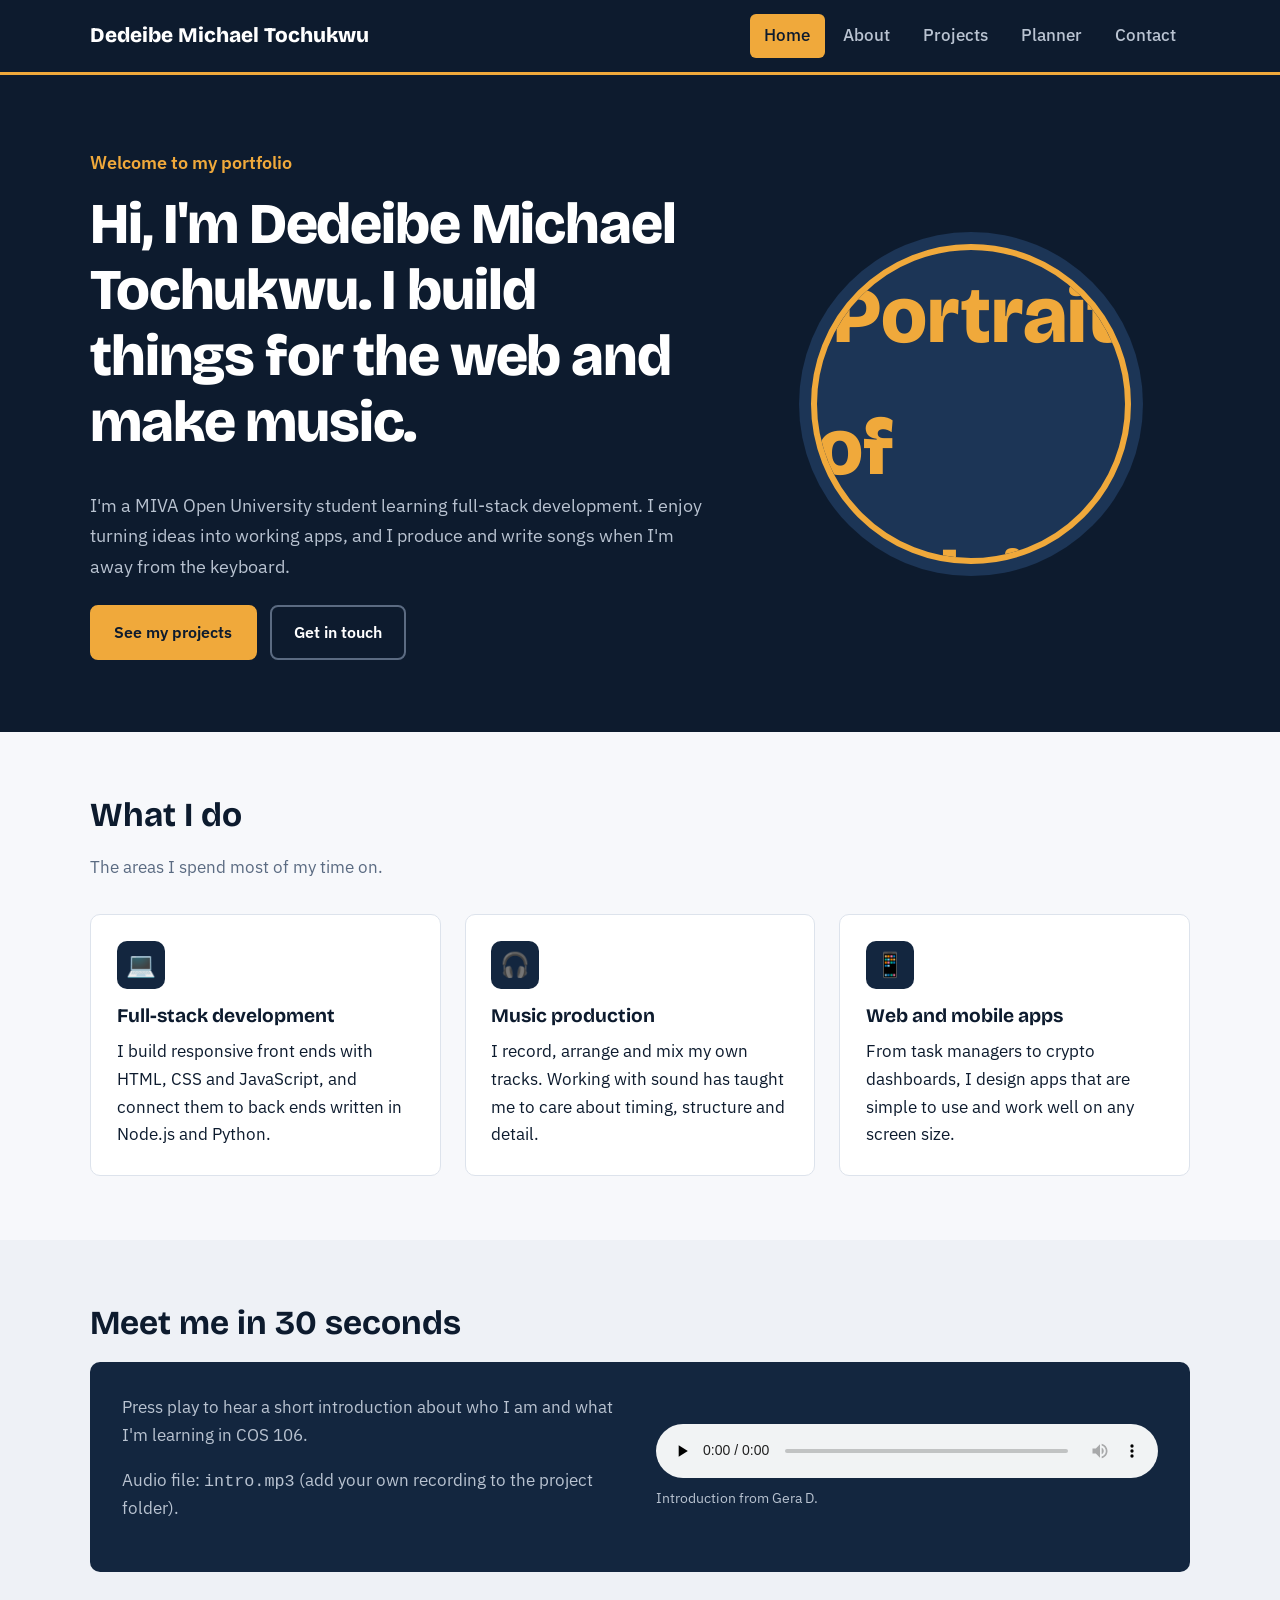
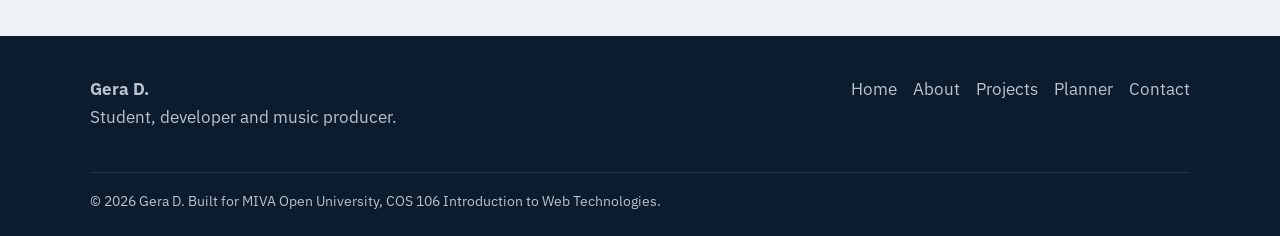
==== index.html @ bb88a538 "Add files via upload" ====
<!DOCTYPE html>
<html lang="en">
<head>
  <meta charset="UTF-8">
  <meta name="viewport" content="width=device-width, initial-scale=1.0">
  <meta name="description" content="Gera D. - student portfolio and academic planner for MIVA Open University COS 106.">
  <title>Home | Dedeibe Michael Tochukwu</title>
  <link rel="stylesheet" href="style.css">
  <script src="script.js" defer></script>
</head>
<body>
  <header class="site-header">
    <div class="container">
      <nav class="nav" aria-label="Main navigation">
        <a href="index.html" class="brand">Dedeibe Michael Tochukwu</a>
        <button class="nav-toggle" type="button" aria-expanded="false" aria-controls="nav-links">Menu</button>
        <ul class="nav-links" id="nav-links">
        <li><a href="index.html" class="active" aria-current="page">Home</a></li>
        <li><a href="about.html">About</a></li>
        <li><a href="projects.html">Projects</a></li>
        <li><a href="planner.html">Planner</a></li>
        <li><a href="contact.html">Contact</a></li>
        </ul>
      </nav>
    </div>
  </header>

  <main>
    <section class="hero">
      <div class="container hero-grid">
        <div>
          <p class="kicker">Welcome to my portfolio</p>
          <h1>Hi, I'm Dedeibe Michael Tochukwu. I build things for the web and make music.</h1>
          <p>I'm a MIVA Open University student learning full-stack development. I enjoy turning ideas into working apps, and I produce and write songs when I'm away from the keyboard.</p>
          <div class="btn-row">
            <a href="projects.html" class="btn">See my projects</a>
            <a href="contact.html" class="btn btn--ghost">Get in touch</a>
          </div>
        </div>
        <div class="avatar-wrap">
          <img class="avatar" src="cropped_circle_image.jpg" alt="Portrait of Dedeibe Michael Tochukwu">
        </div>
      </div>
    </section>

    <section class="section">
      <div class="container">
        <h2>What I do</h2>
        <p class="section-intro">The areas I spend most of my time on.</p>
        <div class="grid grid--3">
          <article class="card">
            <div class="card-icon" aria-hidden="true">&#128187;</div>
            <h3>Full-stack development</h3>
            <p>I build responsive front ends with HTML, CSS and JavaScript, and connect them to back ends written in Node.js and Python.</p>
          </article>
          <article class="card">
            <div class="card-icon" aria-hidden="true">&#127911;</div>
            <h3>Music production</h3>
            <p>I record, arrange and mix my own tracks. Working with sound has taught me to care about timing, structure and detail.</p>
          </article>
          <article class="card">
            <div class="card-icon" aria-hidden="true">&#128241;</div>
            <h3>Web and mobile apps</h3>
            <p>From task managers to crypto dashboards, I design apps that are simple to use and work well on any screen size.</p>
          </article>
        </div>
      </div>
    </section>

    <section class="section section--tint">
      <div class="container">
        <h2>Meet me in 30 seconds</h2>
        <div class="media-box">
          <div>
            <p>Press play to hear a short introduction about who I am and what I'm learning in COS 106.</p>
            <p>Audio file: <code>intro.mp3</code> (add your own recording to the project folder).</p>
          </div>
          <figure style="margin:0">
            <audio controls preload="none">
              <source src="intro.mp3" type="audio/mpeg">
              Your browser does not support the audio element.
            </audio>
            <figcaption style="margin-top:.5rem;font-size:.9rem;color:var(--slate-300)">Introduction from Gera D.</figcaption>
          </figure>
        </div>
      </div>
    </section>
  </main>

  <footer class="site-footer">
    <div class="container">
      <div class="footer-grid">
        <div>
          <strong>Gera D.</strong>
          <p>Student, developer and music producer.</p>
        </div>
        <ul class="footer-links">
          <li><a href="index.html">Home</a></li>
          <li><a href="about.html">About</a></li>
          <li><a href="projects.html">Projects</a></li>
          <li><a href="planner.html">Planner</a></li>
          <li><a href="contact.html">Contact</a></li>
        </ul>
      </div>
      <div class="copyright">
        <p>&copy; <span id="year">2026</span> Gera D. Built for MIVA Open University, COS 106 Introduction to Web Technologies.</p>
      </div>
    </div>
  </footer>
</body>
</html>
---- style.css ----
/* ==========================================================
   Gera D. Portfolio - MIVA Open University COS 106
   Shared stylesheet for all pages
   ========================================================== */

@import url("https://fonts.googleapis.com/css2?family=Bricolage+Grotesque:wght@500;700;800&family=IBM+Plex+Sans:wght@400;500;600&display=swap");

/* ---------- Design tokens ---------- */
:root {
  --navy-900: #0d1b2e;
  --navy-800: #13263f;
  --navy-700: #1c3556;
  --slate-500: #5b6b82;
  --slate-300: #b9c3d1;
  --slate-100: #eef1f6;
  --paper: #f7f8fb;
  --white: #ffffff;
  --amber: #f0a93b;
  --amber-dark: #c4800f;
  --green: #2e8b6a;
  --red: #c0392b;

  --font-head: "Bricolage Grotesque", "Segoe UI", Arial, sans-serif;
  --font-body: "IBM Plex Sans", "Segoe UI", Arial, sans-serif;

  --radius: 10px;
  --max: 1100px;
}

/* ---------- Reset & base ---------- */
*, *::before, *::after { box-sizing: border-box; }
html { scroll-behavior: smooth; }
body {
  margin: 0;
  font-family: var(--font-body);
  font-size: 1.05rem;
  line-height: 1.65;
  color: var(--navy-900);
  background: var(--paper);
  display: flex;
  flex-direction: column;
  min-height: 100vh;
}
main { flex: 1; }
img, video, audio { max-width: 100%; display: block; }
h1, h2, h3 { font-family: var(--font-head); line-height: 1.15; margin: 0 0 .6em; }
h1 { font-size: clamp(2.2rem, 5vw, 3.6rem); font-weight: 800; letter-spacing: -.02em; }
h2 { font-size: clamp(1.5rem, 3vw, 2.1rem); font-weight: 700; }
h3 { font-size: 1.2rem; font-weight: 700; }
p { margin: 0 0 1em; max-width: 68ch; }
a { color: var(--navy-700); }
:focus-visible { outline: 3px solid var(--amber); outline-offset: 3px; }

.container { width: min(100% - 2.5rem, var(--max)); margin-inline: auto; }
.section { padding: 4rem 0; }
.section--tint { background: var(--slate-100); }
.section-intro { color: var(--slate-500); margin-bottom: 2rem; }

/* ---------- Header & navigation ---------- */
.site-header {
  background: var(--navy-900);
  position: sticky;
  top: 0;
  z-index: 50;
  border-bottom: 3px solid var(--amber);
}
.nav {
  display: flex;
  align-items: center;
  justify-content: space-between;
  padding: .9rem 0;
}
.brand {
  font-family: var(--font-head);
  font-weight: 800;
  font-size: 1.3rem;
  color: var(--white);
  text-decoration: none;
}
.brand span { color: var(--amber); }
.nav-toggle {
  display: none;
  background: none;
  border: 1px solid var(--slate-500);
  color: var(--white);
  font-size: 1rem;
  padding: .4rem .8rem;
  border-radius: 6px;
  cursor: pointer;
}
.nav-links { display: flex; gap: .25rem; list-style: none; margin: 0; padding: 0; }
.nav-links a {
  display: block;
  padding: .5rem .9rem;
  color: var(--slate-300);
  text-decoration: none;
  border-radius: 6px;
  font-weight: 500;
  transition: color .2s, background .2s;
}
.nav-links a:hover { color: var(--white); background: var(--navy-700); }
.nav-links a.active { color: var(--navy-900); background: var(--amber); }

/* ---------- Buttons ---------- */
.btn {
  display: inline-block;
  font-family: var(--font-body);
  font-weight: 600;
  font-size: 1rem;
  padding: .75rem 1.4rem;
  border-radius: 8px;
  border: 2px solid var(--amber);
  background: var(--amber);
  color: var(--navy-900);
  text-decoration: none;
  cursor: pointer;
  transition: transform .2s, background .2s, color .2s;
}
.btn:hover { transform: translateY(-2px); background: var(--white); border-color: var(--white); }
.btn--ghost { background: transparent; color: var(--white); border-color: var(--slate-500); }
.btn--ghost:hover { background: var(--navy-700); border-color: var(--navy-700); color: var(--white); }
.btn--dark { background: var(--navy-800); border-color: var(--navy-800); color: var(--white); }
.btn--dark:hover { background: var(--navy-700); border-color: var(--navy-700); }
.btn-row { display: flex; flex-wrap: wrap; gap: .8rem; margin-top: 1.5rem; }

/* ---------- Hero (home) ---------- */
.hero { background: var(--navy-900); color: var(--white); padding: 4.5rem 0; }
.hero-grid {
  display: grid;
  grid-template-columns: 1.4fr 1fr;
  gap: 3rem;
  align-items: center;
}
.hero p { color: var(--slate-300); font-size: 1.15rem; }
.hero .kicker { color: var(--amber); font-weight: 600; margin-bottom: .8rem; }
.avatar-wrap { display: flex; justify-content: center; }
.avatar {
  width: min(320px, 70vw);
  aspect-ratio: 1;
  border-radius: 50%;
  object-fit: cover;
  border: 6px solid var(--amber);
  box-shadow: 0 0 0 12px var(--navy-700);
  background: var(--navy-700);
  color: var(--amber);
  font-family: var(--font-head);
  font-size: 5rem;
  font-weight: 800;
  display: flex;
  align-items: center;
  justify-content: center;
}

/* ---------- Page banner (inner pages) ---------- */
.page-banner { background: var(--navy-900); color: var(--white); padding: 3rem 0; }
.page-banner p { color: var(--slate-300); margin: 0; }

/* ---------- Cards & grids ---------- */
.grid { display: grid; gap: 1.5rem; }
.grid--3 { grid-template-columns: repeat(auto-fit, minmax(260px, 1fr)); }
.grid--2 { grid-template-columns: repeat(auto-fit, minmax(300px, 1fr)); }

.card {
  background: var(--white);
  border: 1px solid #dde3ec;
  border-radius: var(--radius);
  padding: 1.6rem;
  transition: transform .25s, box-shadow .25s, border-color .25s;
}
.card:hover {
  transform: translateY(-4px);
  box-shadow: 0 12px 28px rgba(13, 27, 46, .12);
  border-color: var(--amber);
}
.card p:last-child { margin-bottom: 0; }
.card-icon {
  width: 48px; height: 48px;
  display: grid; place-items: center;
  border-radius: 10px;
  background: var(--navy-800);
  font-size: 1.5rem;
  margin-bottom: 1rem;
}

/* ---------- Multimedia ---------- */
.media-box {
  background: var(--navy-800);
  color: var(--white);
  border-radius: var(--radius);
  padding: 2rem;
  display: grid;
  grid-template-columns: 1fr 1fr;
  gap: 2rem;
  align-items: center;
}
.media-box p { color: var(--slate-300); }
.media-box audio, .media-box video { width: 100%; }

/* ---------- About page ---------- */
.timeline { list-style: none; margin: 0; padding: 0 0 0 1.4rem; border-left: 3px solid var(--amber); }
.timeline li { position: relative; padding: 0 0 1.6rem 1.2rem; }
.timeline li::before {
  content: "";
  position: absolute;
  left: -2.05rem; top: .45rem;
  width: 14px; height: 14px;
  border-radius: 50%;
  background: var(--navy-900);
  border: 3px solid var(--amber);
}
.timeline h3 { margin-bottom: .2rem; }
.timeline .when { color: var(--slate-500); font-size: .9rem; margin-bottom: .4rem; }

.skills { display: grid; grid-template-columns: repeat(auto-fit, minmax(150px, 1fr)); gap: 1rem; }
.skill {
  background: var(--white);
  border: 1px solid #dde3ec;
  border-left: 5px solid var(--amber);
  border-radius: var(--radius);
  padding: 1rem 1.2rem;
  transition: transform .2s, background .2s, color .2s;
}
.skill:hover { transform: translateX(4px); background: var(--navy-800); color: var(--white); }
.skill strong { display: block; font-family: var(--font-head); }
.skill small { color: var(--slate-500); }
.skill:hover small { color: var(--slate-300); }

.interests { display: flex; flex-wrap: wrap; gap: .7rem; list-style: none; padding: 0; margin: 0; }
.interests li {
  background: var(--navy-800);
  color: var(--white);
  padding: .5rem 1.1rem;
  border-radius: 999px;
  transition: background .2s, color .2s;
}
.interests li:hover { background: var(--amber); color: var(--navy-900); }

/* ---------- Projects ---------- */
.project { padding: 0; overflow: hidden; display: flex; flex-direction: column; }
.project-visual {
  height: 190px;
  display: grid;
  place-items: center;
  font-family: var(--font-head);
  font-weight: 800;
  font-size: 2rem;
  color: var(--white);
}
.visual--smooth { background: linear-gradient(135deg, #1c3556 0%, #2e8b6a 100%); }
.visual--kryptosyn { background: linear-gradient(135deg, #0d1b2e 0%, #5b3fa0 100%); }
.visual--velox { background: linear-gradient(135deg, #13263f 0%, #c4800f 100%); }
.project-body { padding: 1.6rem; display: flex; flex-direction: column; flex: 1; }
.tags { display: flex; flex-wrap: wrap; gap: .4rem; list-style: none; padding: 0; margin: 0 0 1rem; }
.tags li { font-size: .8rem; background: var(--slate-100); padding: .15rem .6rem; border-radius: 4px; color: var(--navy-700); }
.project-links { display: flex; gap: .6rem; margin-top: auto; padding-top: 1rem; }
.project-links .btn { padding: .5rem 1rem; font-size: .9rem; }

/* ---------- Planner ---------- */
.planner-form {
  display: grid;
  grid-template-columns: 2fr 1fr 1fr auto;
  gap: 1rem;
  align-items: end;
}
.field { display: flex; flex-direction: column; gap: .35rem; }
label { font-weight: 600; font-size: .95rem; }
input, select, textarea {
  font: inherit;
  padding: .7rem .9rem;
  border: 2px solid #c9d2e0;
  border-radius: 8px;
  background: var(--white);
  color: var(--navy-900);
  transition: border-color .2s, box-shadow .2s;
}
input:focus, select:focus, textarea:focus {
  outline: none;
  border-color: var(--navy-700);
  box-shadow: 0 0 0 4px rgba(240, 169, 59, .35);
}
.field.invalid input, .field.invalid textarea { border-color: var(--red); }
.error-msg { color: var(--red); font-size: .85rem; min-height: 1.2em; }

.task-stats { display: flex; gap: 1.5rem; flex-wrap: wrap; margin: 2rem 0 1rem; font-weight: 600; }
.task-stats span { color: var(--slate-500); font-weight: 400; }
.table-wrap { overflow-x: auto; border-radius: var(--radius); border: 1px solid #dde3ec; background: var(--white); }
table { width: 100%; border-collapse: collapse; min-width: 560px; }
caption { text-align: left; padding: 1rem 1.2rem; font-family: var(--font-head); font-weight: 700; }
th, td { padding: .9rem 1.2rem; text-align: left; border-top: 1px solid #e6ebf2; }
th { background: var(--navy-800); color: var(--white); font-weight: 600; border-top: 0; }
tbody tr { transition: background .2s; }
tbody tr:hover { background: var(--slate-100); }
tr.done td.task-name { text-decoration: line-through; color: var(--slate-500); }
tr.done { opacity: .75; }
.badge { padding: .15rem .7rem; border-radius: 999px; font-size: .8rem; font-weight: 600; }
.badge--high { background: #fbe0dc; color: var(--red); }
.badge--medium { background: #fdeccb; color: var(--amber-dark); }
.badge--low { background: #d8f0e6; color: var(--green); }
.row-actions { display: flex; gap: .5rem; }
.mini {
  font: inherit; font-size: .85rem; font-weight: 600;
  padding: .35rem .8rem;
  border-radius: 6px;
  border: 2px solid var(--navy-700);
  background: transparent;
  color: var(--navy-700);
  cursor: pointer;
  transition: background .2s, color .2s;
}
.mini:hover { background: var(--navy-700); color: var(--white); }
.mini--danger { border-color: var(--red); color: var(--red); }
.mini--danger:hover { background: var(--red); color: var(--white); }
.empty-row td { text-align: center; color: var(--slate-500); padding: 2rem; }

/* ---------- Contact ---------- */
.contact-layout { display: grid; grid-template-columns: 1fr 1.4fr; gap: 3rem; align-items: start; }
.contact-form { display: grid; gap: 1.1rem; }
.contact-details { list-style: none; padding: 0; margin: 1.5rem 0 0; display: grid; gap: .8rem; }
.notice {
  display: none;
  padding: 1rem 1.2rem;
  border-radius: 8px;
  background: #d8f0e6;
  border-left: 5px solid var(--green);
  color: #124a37;
  font-weight: 600;
}
.notice.show { display: block; }

/* ---------- Footer ---------- */
.site-footer { background: var(--navy-900); color: var(--slate-300); padding: 2.5rem 0 1.5rem; margin-top: auto; }
.footer-grid { display: flex; justify-content: space-between; flex-wrap: wrap; gap: 1.5rem; }
.footer-links { list-style: none; display: flex; flex-wrap: wrap; gap: 1rem; margin: 0; padding: 0; }
.footer-links a { color: var(--slate-300); text-decoration: none; transition: color .2s; }
.footer-links a:hover { color: var(--amber); }
.copyright { border-top: 1px solid var(--navy-700); margin-top: 1.5rem; padding-top: 1rem; font-size: .9rem; }
.copyright p { margin: 0; max-width: none; }

/* ---------- Responsive ---------- */
@media (max-width: 900px) {
  .hero-grid, .media-box, .contact-layout { grid-template-columns: 1fr; }
  .avatar-wrap { order: -1; }
  .planner-form { grid-template-columns: 1fr 1fr; }
  .planner-form .btn { grid-column: 1 / -1; }
}

@media (max-width: 720px) {
  .nav-toggle { display: block; }
  .nav { flex-wrap: wrap; }
  .nav-links {
    display: none;
    flex-direction: column;
    width: 100%;
    padding-top: .8rem;
  }
  .nav-links.open { display: flex; }
  .section { padding: 3rem 0; }
  .hero { padding: 3rem 0; }
}

@media (max-width: 480px) {
  .planner-form { grid-template-columns: 1fr; }
  .btn-row .btn { width: 100%; text-align: center; }
}

@media (prefers-reduced-motion: reduce) {
  * { transition: none !important; scroll-behavior: auto !important; }
}
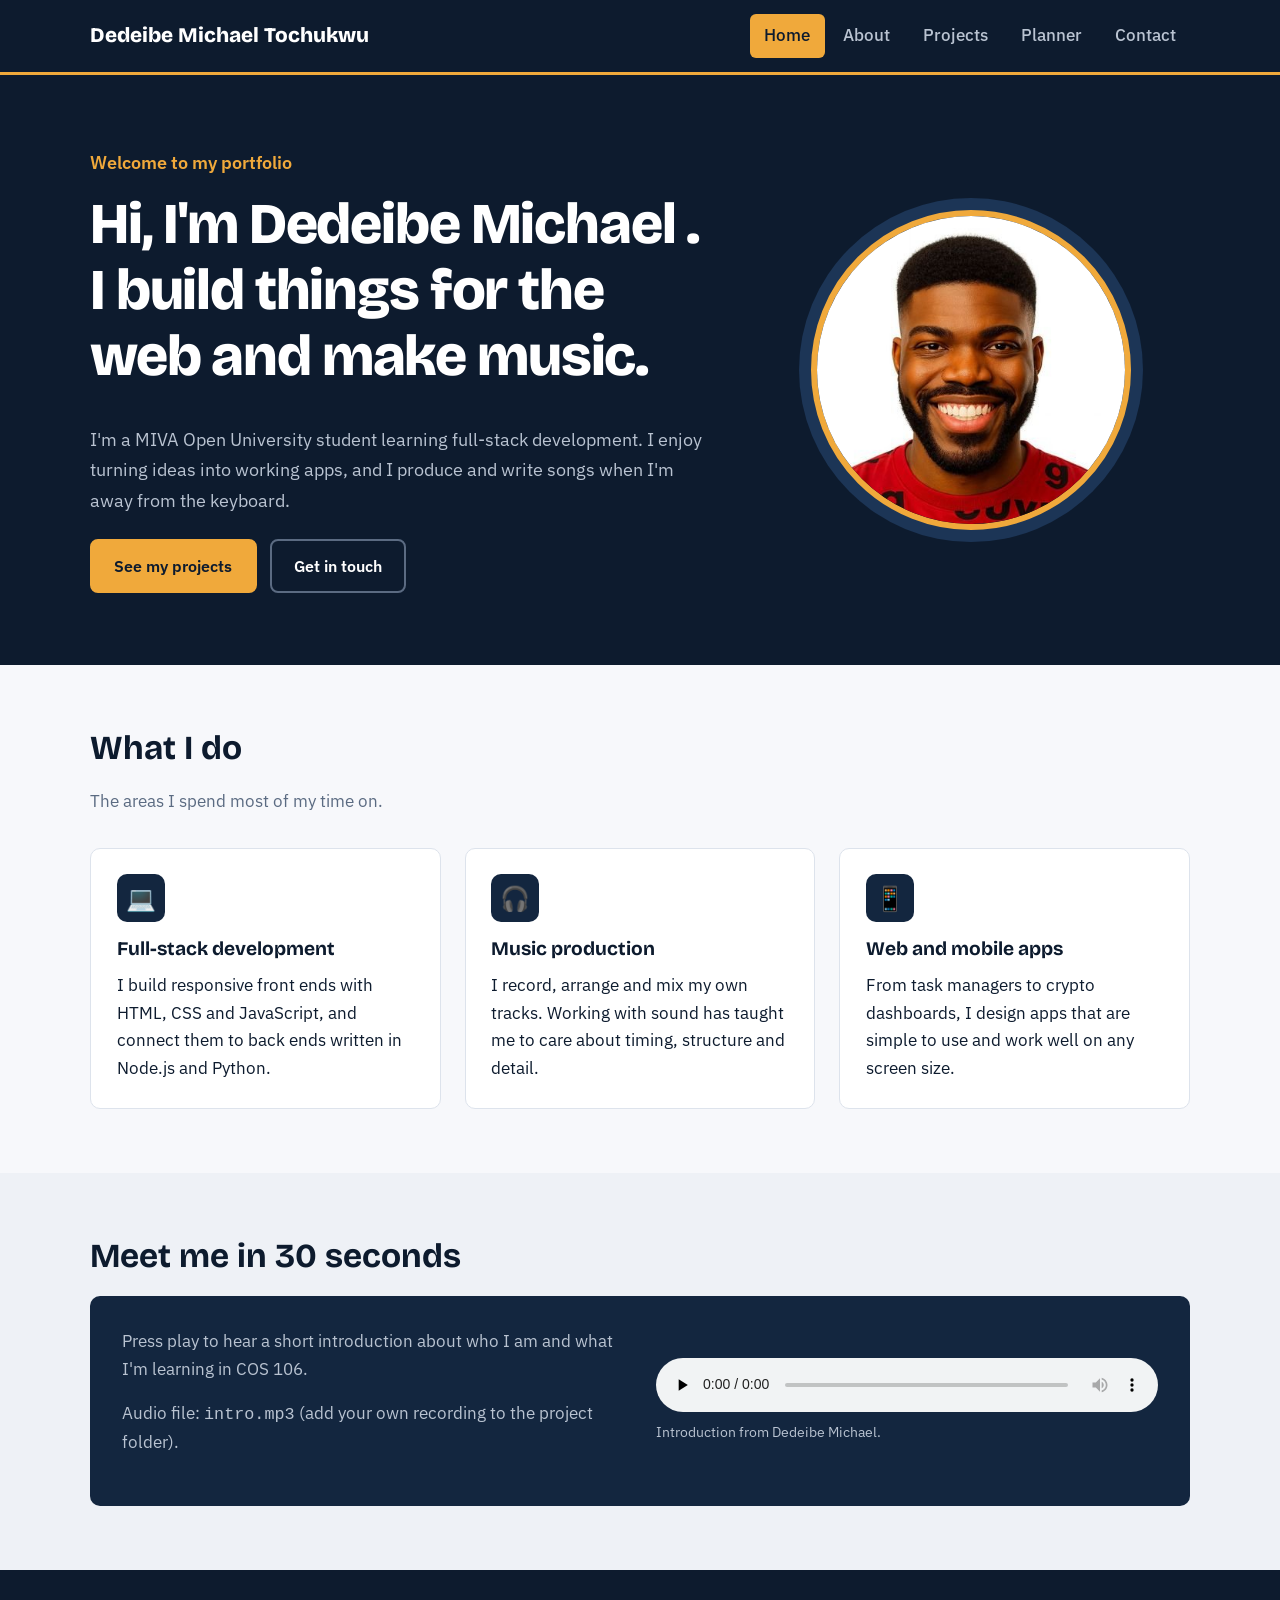
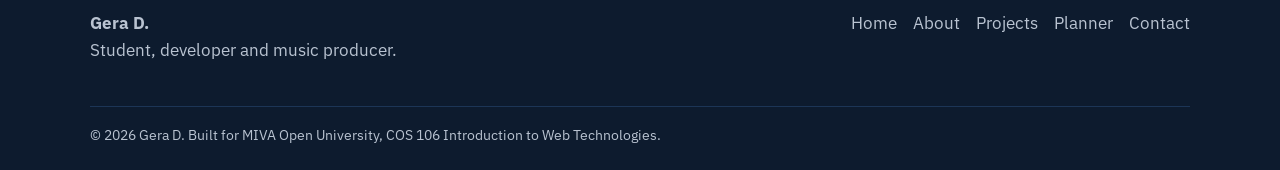
==== commit 73bd08fb: "Add files via upload" ====
--- a/index.html
+++ b/index.html
@@ -30,7 +30,7 @@
       <div class="container hero-grid">
         <div>
           <p class="kicker">Welcome to my portfolio</p>
-          <h1>Hi, I'm Dedeibe Michael Tochukwu. I build things for the web and make music.</h1>
+          <h1>Hi, I'm Dedeibe Michael . I build things for the web and make music.</h1>
           <p>I'm a MIVA Open University student learning full-stack development. I enjoy turning ideas into working apps, and I produce and write songs when I'm away from the keyboard.</p>
           <div class="btn-row">
             <a href="projects.html" class="btn">See my projects</a>
@@ -38,7 +38,7 @@
           </div>
         </div>
         <div class="avatar-wrap">
-          <img class="avatar" src="cropped_circle_image.jpg" alt="Portrait of Dedeibe Michael Tochukwu">
+          <img class="avatar" src="./assest/image.jpg" alt="Portrait of Dedeibe Michael Tochukwu">
         </div>
       </div>
     </section>
@@ -80,7 +80,7 @@
               <source src="intro.mp3" type="audio/mpeg">
               Your browser does not support the audio element.
             </audio>
-            <figcaption style="margin-top:.5rem;font-size:.9rem;color:var(--slate-300)">Introduction from Gera D.</figcaption>
+            <figcaption style="margin-top:.5rem;font-size:.9rem;color:var(--slate-300)">Introduction from Dedeibe Michael.</figcaption>
           </figure>
         </div>
       </div>
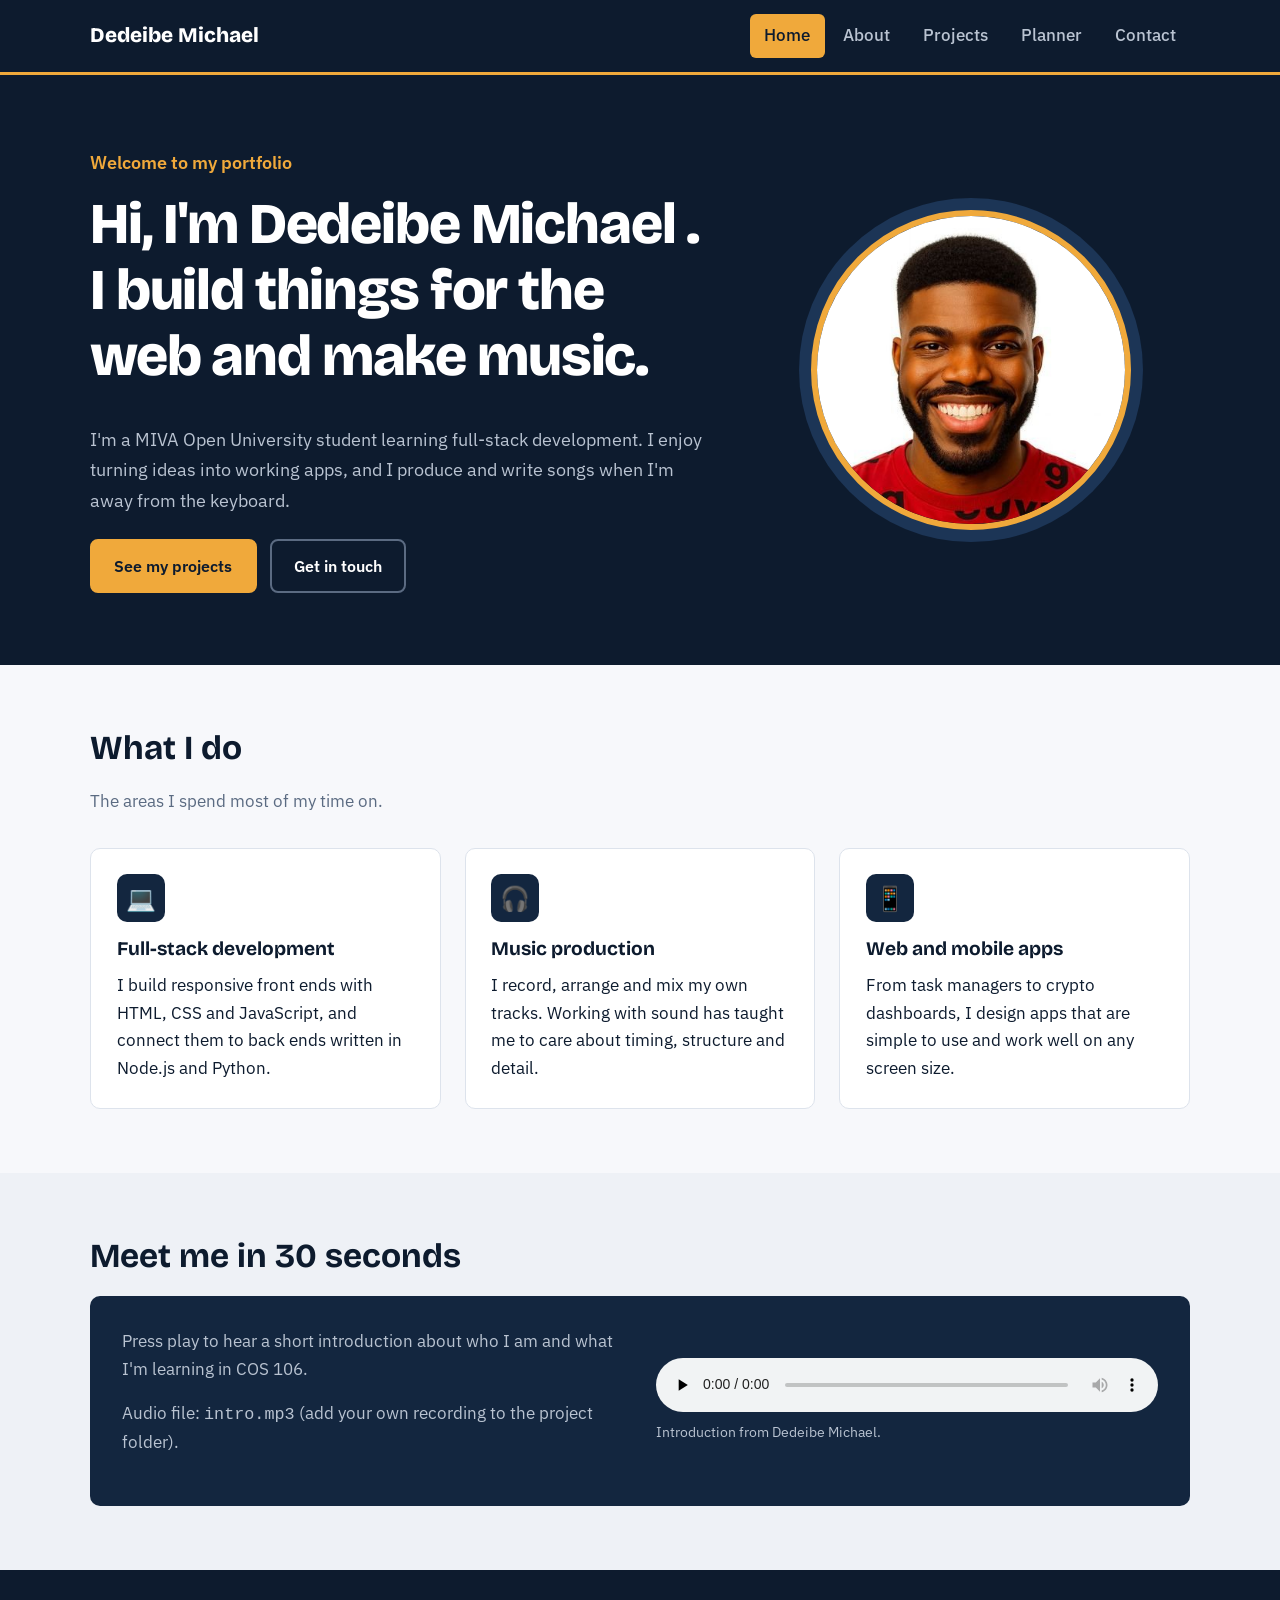
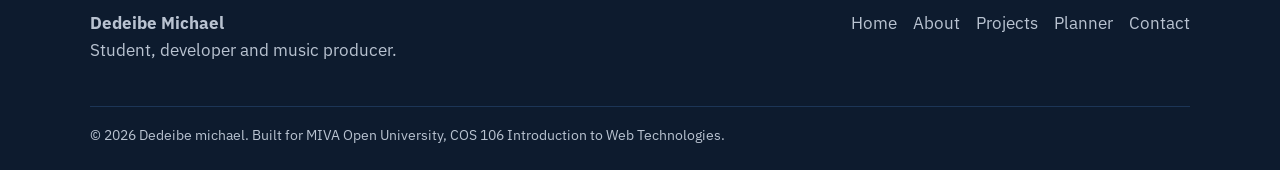
==== commit fc7def29: "Add files via upload" ====
--- a/index.html
+++ b/index.html
@@ -12,7 +12,7 @@
   <header class="site-header">
     <div class="container">
       <nav class="nav" aria-label="Main navigation">
-        <a href="index.html" class="brand">Dedeibe Michael Tochukwu</a>
+        <a href="index.html" class="brand">Dedeibe Michael</a>
         <button class="nav-toggle" type="button" aria-expanded="false" aria-controls="nav-links">Menu</button>
         <ul class="nav-links" id="nav-links">
         <li><a href="index.html" class="active" aria-current="page">Home</a></li>
@@ -91,7 +91,7 @@
     <div class="container">
       <div class="footer-grid">
         <div>
-          <strong>Gera D.</strong>
+          <strong>Dedeibe Michael</strong>
           <p>Student, developer and music producer.</p>
         </div>
         <ul class="footer-links">
@@ -103,7 +103,7 @@
         </ul>
       </div>
       <div class="copyright">
-        <p>&copy; <span id="year">2026</span> Gera D. Built for MIVA Open University, COS 106 Introduction to Web Technologies.</p>
+        <p>&copy; <span id="year">2026</span> Dedeibe michael. Built for MIVA Open University, COS 106 Introduction to Web Technologies.</p>
       </div>
     </div>
   </footer>
